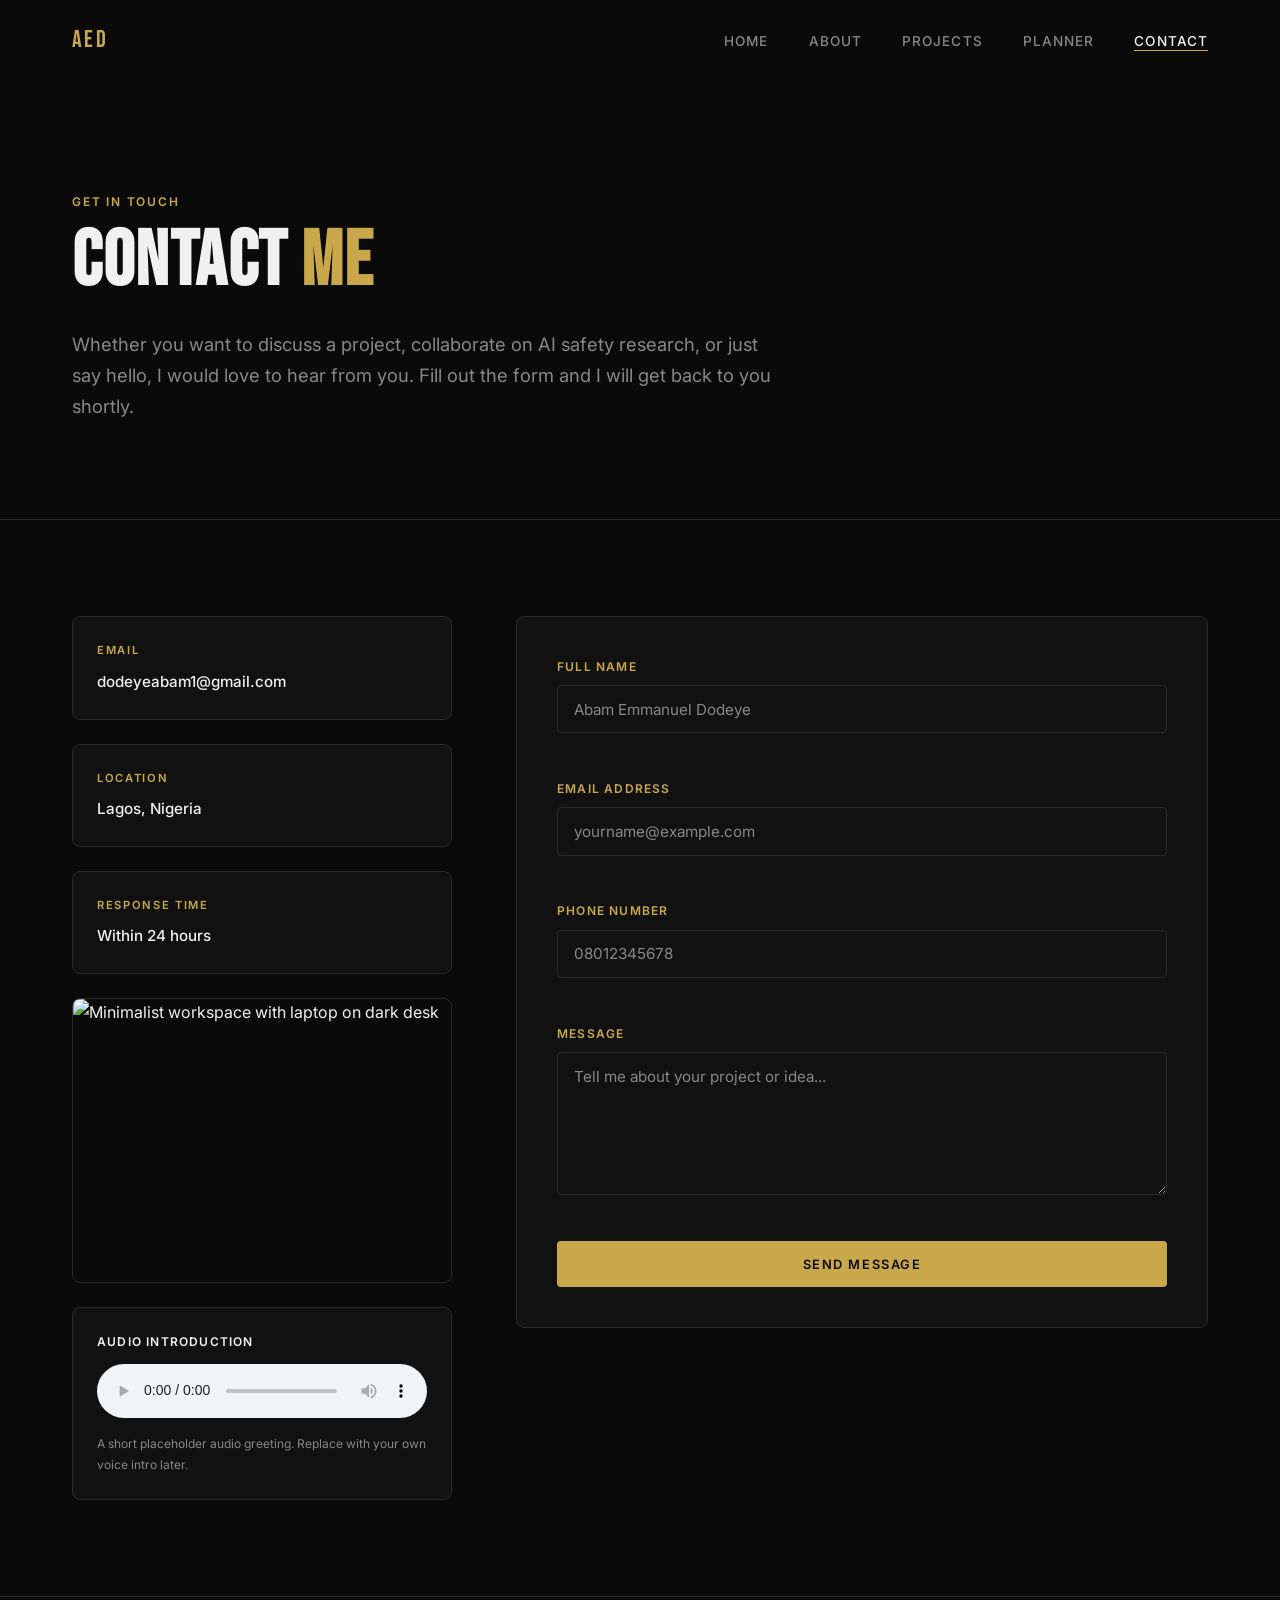
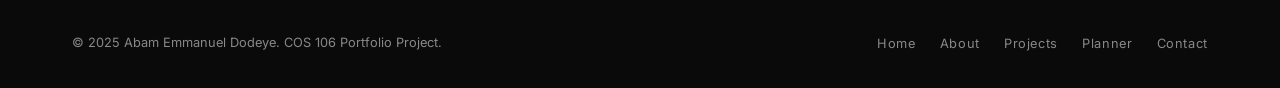
==== contact.html @ 596a5496 "Add files via upload" ====
<!DOCTYPE html>
<html lang="en">

<!--
  PROJECT: COS 106 Student Portfolio
  PAGE: Contact
  PURPOSE:
  Provides a contact form with JavaScript validation and
  contact information. Satisfies the form validation requirement
  and also provides the image and multimedia elements required
  by the HTML rubric.
-->

<head>
  <meta charset="UTF-8" />
  <meta name="viewport" content="width=device-width, initial-scale=1.0" />
  <title>Contact | Abam Emmanuel Dodeye</title>

  <!-- GOOGLE FONTS -->
  <link rel="preconnect" href="https://fonts.googleapis.com" />
  <link rel="preconnect" href="https://fonts.gstatic.com" crossorigin />
  <link href="https://fonts.googleapis.com/css2?family=Bebas+Neue&family=Inter:wght@300;400;500;600;700&display=swap" rel="stylesheet" />

  <!-- EXTERNAL STYLESHEET -->
  <link rel="stylesheet" href="css/style.css" />
</head>

<body>

  <!-- NAVIGATION -->
  <header class="fixed-nav scrolled" id="navbar">
    <nav class="nav-container">
      <a href="index.html" class="nav-logo">AED</a>

      <button class="nav-toggle" id="navToggle" aria-label="Toggle navigation">
        <span></span><span></span><span></span>
      </button>

      <ul class="nav-links" id="navLinks">
        <li><a href="index.html">Home</a></li>
        <li><a href="about.html">About</a></li>
        <li><a href="projects.html">Projects</a></li>
        <li><a href="planner.html">Planner</a></li>
        <li><a href="contact.html" class="active">Contact</a></li>
      </ul>
    </nav>
  </header>

  <main class="page-content">

    <!-- PAGE HEADER -->
    <section class="section reveal">
      <div class="container">
        <p class="section-label">Get In Touch</p>
        <h1 class="page-title">Contact <span class="gold">Me</span></h1>
        <p class="page-intro">
          Whether you want to discuss a project, collaborate on AI safety
          research, or just say hello, I would love to hear from you.
          Fill out the form and I will get back to you shortly.
        </p>
      </div>
    </section>

    <!-- CONTACT LAYOUT: Info on left, Form on right -->
    <section class="section contact-main-section reveal">
      <div class="container contact-layout">

        <!-- LEFT COLUMN: Contact Info -->
        <aside class="contact-info-panel">

          <div class="contact-info-card">
            <p class="contact-info-label">Email</p>
            <a href="mailto:dodeyeabam1@gmail.com" class="contact-info-value">dodeyeabam1@gmail.com</a>
          </div>

          <div class="contact-info-card">
            <p class="contact-info-label">Location</p>
            <p class="contact-info-value">Lagos, Nigeria</p>
          </div>

          <div class="contact-info-card">
            <p class="contact-info-label">Response Time</p>
            <p class="contact-info-value">Within 24 hours</p>
          </div>

          <!-- IMAGE REQUIREMENT: Satisfies the images requirement -->
          <div class="contact-image-wrapper">
            <!--
              IMAGE ELEMENT: This satisfies the image requirement from the brief.
              Replace the src with your own photo later if you want.
              The images folder is ready for local files like images/profile.jpg
            -->
            <img 
              src="https://images.unsplash.com/photo-1498050108023-c5249f4df085?w=600&auto=format&fit=crop&q=80" 
              alt="Minimalist workspace with laptop on dark desk"
            />
          </div>

          <!-- MULTIMEDIA REQUIREMENT: Audio element satisfies the multimedia requirement -->
          <div class="contact-media">
            <p class="media-label">Audio Introduction</p>
            <audio controls class="contact-audio">
              <source src="https://www.w3schools.com/html/horse.mp3" type="audio/mpeg" />
              Your browser does not support the audio element.
            </audio>
            <p class="media-hint">A short placeholder audio greeting. Replace with your own voice intro later.</p>
          </div>

        </aside>

        <!-- RIGHT COLUMN: Contact Form -->
        <div class="contact-form-panel">

          <!--
            CONTACT FORM: Uses semantic labels linked to inputs via for/id.
            novalidate disables the browser's default popup validation so
            our custom JavaScript validation can run instead and show
            styled error messages under each field.
          -->
          <form id="contactForm" class="contact-form" novalidate>

            <div class="form-group">
              <label for="contactName">Full Name</label>
              <input
                type="text"
                id="contactName"
                name="contactName"
                placeholder="Abam Emmanuel Dodeye"
                required
              />
              <p class="error-message" id="nameError"></p>
            </div>

            <div class="form-group">
              <label for="contactEmail">Email Address</label>
              <input
                type="email"
                id="contactEmail"
                name="contactEmail"
                placeholder="yourname@example.com"
                required
              />
              <p class="error-message" id="emailError"></p>
            </div>

            <div class="form-group">
              <label for="contactPhone">Phone Number</label>
              <input
                type="tel"
                id="contactPhone"
                name="contactPhone"
                placeholder="08012345678"
                required
              />
              <p class="error-message" id="phoneError"></p>
            </div>

            <div class="form-group">
              <label for="contactMessage">Message</label>
              <textarea
                id="contactMessage"
                name="contactMessage"
                rows="6"
                placeholder="Tell me about your project or idea..."
                required
              ></textarea>
              <p class="error-message" id="messageError"></p>
            </div>

            <button type="submit" class="btn btn-primary">Send Message</button>

            <!-- SUCCESS MESSAGE: Hidden by default, shown by JS after valid submission -->
            <div class="success-message hidden" id="successMessage">
              <p>Thank you. Your message has been sent successfully. I will respond within 24 hours.</p>
            </div>

          </form>

        </div>

      </div>
    </section>

  </main>

  <!-- FOOTER -->
  <footer class="site-footer">
    <div class="container footer-inner">
      <p class="footer-copy">
        &copy; 2025 Abam Emmanuel Dodeye. COS 106 Portfolio Project.
      </p>
      <ul class="footer-links">
        <li><a href="index.html">Home</a></li>
        <li><a href="about.html">About</a></li>
        <li><a href="projects.html">Projects</a></li>
        <li><a href="planner.html">Planner</a></li>
        <li><a href="contact.html">Contact</a></li>
      </ul>
    </div>
  </footer>

  <script src="js/main.js"></script>
</body>
</html>
---- css/style.css ----
/* ============================================================
   COS 106 PORTFOLIO, Abam Emmanuel Dodeye
   FILE: css/style.css
   PURPOSE: Single external stylesheet for the entire portfolio.
   All pages link to this one file. Changes here affect every page.
   Structure:
   1. CSS Custom Properties (variables)
   2. Reset and Base Styles
   3. Typography
   4. Layout Utilities
   5. Navigation
   6. Hero Section
   7. Bio Snapshot Section
   8. Projects Preview Section
   9. Stats Section
   10. Contact Teaser Section
   11. Footer
   12. Buttons
   13. Scroll Reveal Animation
   14. Responsive Breakpoints
============================================================ */


/* ============================================================
   SECTION 1: CSS CUSTOM PROPERTIES
   These are CSS variables defined on the :root element, which means
   they are available everywhere in the stylesheet. Using variables means
   you only have to change a colour or font in one place to update
   the entire site. This is the single source of truth for design tokens.
============================================================ */

:root {

  /* COLOUR PALETTE: Minimalist black and gold theme */
  --color-bg:         #0a0a0a;   /* Near-black page background */
  --color-surface:    #111111;   /* Slightly lighter surface for cards */
  --color-surface-2:  #1a1a1a;   /* Hover states and borders */
  --color-gold:       #c9a84c;   /* Primary accent, warm gold */
  --color-gold-light: #e2c06a;   /* Lighter gold for hover states */
  --color-text:       #f0f0f0;   /* Primary text, off-white not pure white */
  --color-text-muted: #888888;   /* Secondary text, labels and captions */
  --color-border:     #2a2a2a;   /* Subtle borders between elements */

  /* TYPOGRAPHY: Font families loaded from Google Fonts */
  --font-display: 'Bebas Neue', sans-serif;   /* Used for large headings */
  --font-body:    'Inter', sans-serif;         /* Used for all body text */

  /* SPACING: Consistent spacing units used across the layout */
  --section-padding: 6rem 0;     /* Top and bottom padding for each section */
  --container-max:   1200px;     /* Maximum content width */

  /* TRANSITIONS: Reusable timing for hover effects */
  --transition-fast:   0.2s ease;
  --transition-medium: 0.4s ease;

  /* BORDER RADIUS: Consistent rounding on cards and buttons */
  --radius-sm: 4px;
  --radius-md: 8px;

}


/* ============================================================
   SECTION 2: RESET AND BASE STYLES
   The browser applies its own default styles to elements (margins,
   padding, bullet points, etc.). This reset removes those defaults
   so we start from a clean, predictable baseline across all browsers.
   box-sizing: border-box makes sizing elements much easier because
   padding and border are included in the width, not added on top of it.
============================================================ */

*,
*::before,
*::after {
  /* UNIVERSAL BOX SIZING: padding and border are included in width/height.
     Without this, a box set to width: 300px with 20px padding would
     actually be 340px wide. border-box prevents that surprise. */
  box-sizing: border-box;
  margin:  0;
  padding: 0;
}

html {
  /* SMOOTH SCROLLING: When an anchor link is clicked, the page scrolls
     smoothly instead of jumping instantly. This is controlled here in CSS
     and is separate from any JavaScript scroll handling. */
  scroll-behavior: smooth;
  font-size: 16px;
}

body {
  background-color: var(--color-bg);
  color:            var(--color-text);
  font-family:      var(--font-body);

  /* LINE HEIGHT: 1.7 gives body text comfortable breathing room between lines.
     The default of 1.2 is too tight for longer paragraphs. */
  line-height: 1.7;

  /* OVERFLOW-X HIDDEN: Prevents any element that accidentally overflows
     the viewport width from creating a horizontal scrollbar. */
  overflow-x: hidden;
}

/* ANCHOR TAGS: Remove default underline and inherit the parent colour.
   Specific link styles are applied via more targeted selectors below. */
a {
  text-decoration: none;
  color: inherit;
}

/* LISTS: Remove bullet points and indentation from all lists by default.
   Individual list components re-add styling where needed. */
ul {
  list-style: none;
}

/* IMAGES: Prevent images from ever exceeding their container width.
   display: block removes the small gap browsers add below inline images. */
img {
  max-width: 100%;
  display: block;
}


/* ============================================================
   SECTION 3: TYPOGRAPHY
   Font sizes use clamp() which accepts three values:
   clamp(minimum, preferred, maximum)
   The preferred value is a viewport-relative size (vw) that scales
   fluidly with the screen. The min and max cap it at sensible limits.
   This means no separate font-size rules are needed in breakpoints.
============================================================ */

h1, h2, h3, h4, h5, h6 {
  font-family: var(--font-display);
  line-height: 1.1;
  letter-spacing: 0.02em;
  color: var(--color-text);
}

h1 {
  /* CLAMP EXPLAINED: Never smaller than 3rem, ideally 8vw, never larger than 7rem.
     At a 1200px screen, 8vw = 96px (6rem). Scales down on small screens. */
  font-size: clamp(3rem, 8vw, 7rem);
}

h2 {
  font-size: clamp(2rem, 5vw, 4rem);
}

h3 {
  font-size: clamp(1.25rem, 2.5vw, 1.75rem);
}

p {
  font-size: clamp(0.9rem, 1.5vw, 1.05rem);
  color: var(--color-text-muted);
  max-width: 65ch;  /* MEASURE: Limits line length for readability. 65 characters
                       is considered the optimal line length for body text. */
}

/* GOLD UTILITY CLASS: Applied to any inline element that should appear in gold.
   Used on the last name in the hero and the CTA heading. */
.gold {
  color: var(--color-gold);
}


/* ============================================================
   SECTION 4: LAYOUT UTILITIES
   Reusable layout containers used across all sections.
   The .container class is the main content wrapper. It sets a max width
   and centres itself with auto margins. Every section uses this.
============================================================ */

.container {
  max-width:     var(--container-max);
  margin-left:   auto;
  margin-right:  auto;

  /* PADDING: Side padding keeps content from touching screen edges on mobile.
     clamp scales this from 1rem on tiny screens to 2rem on larger ones. */
  padding-left:  clamp(1rem, 4vw, 2rem);
  padding-right: clamp(1rem, 4vw, 2rem);
}

/* SECTION BASE: Applied to every major content section.
   Provides consistent vertical breathing room between sections. */
.section {
  padding: var(--section-padding);
}

/* SECTION HEADER: The label + title block used at the top of content sections. */
.section-header {
  margin-bottom: 3rem;
}

/* SECTION LABEL: The small uppercase category text above section titles.
   Similar to how Landon Norris site uses small category markers. */
.section-label {
  font-family:    var(--font-body);
  font-size:      0.75rem;
  font-weight:    600;
  letter-spacing: 0.15em;
  text-transform: uppercase;
  color:          var(--color-gold);
  margin-bottom:  0.5rem;

  /* OVERRIDE: Remove the max-width from the global p rule for this element */
  max-width: none;
}

/* SECTION CTA: The centered call-to-action below a section's content. */
.section-cta {
  margin-top: 3rem;
  text-align: center;
}


/* ============================================================
   SECTION 5: NAVIGATION
   The nav is fixed to the top of the viewport so it stays visible
   while scrolling. It starts transparent and gains a solid background
   when JavaScript adds the "scrolled" class after the user scrolls down.
   This pattern is common on premium portfolio and brand sites.
============================================================ */

.fixed-nav {
  /* FIXED POSITIONING: Removes the nav from normal document flow and pins
     it to the top of the viewport. z-index ensures it sits above all content. */
  position: fixed;
  top:      0;
  left:     0;
  width:    100%;
  z-index:  1000;

  /* START TRANSPARENT: No background color on load. transition animates
     the background color change when .scrolled is added by JavaScript. */
  background-color: transparent;
  transition: background-color var(--transition-medium),
              box-shadow        var(--transition-medium);
}

/* SCROLLED STATE: JavaScript adds this class when window.scrollY > 50.
   The nav background fades in smoothly thanks to the transition above. */
.fixed-nav.scrolled {
  background-color: rgba(10, 10, 10, 0.95);

  /* BOX SHADOW: Adds a subtle gold-tinted underline to separate the nav
     from the content below it, only when the nav has a background. */
  box-shadow: 0 1px 0 rgba(201, 168, 76, 0.2);
}

/* NAV CONTAINER: Flexbox row that places logo left and links right.
   align-items: center vertically centres them within the nav height. */
.nav-container {
  /* FLEXBOX ROW: Children sit side by side horizontally.
     justify-content: space-between pushes logo to the far left and links to the right.
     Without Flexbox, these would stack vertically. */
  display:         flex;
  justify-content: space-between;
  align-items:     center;
  max-width:       var(--container-max);
  margin:          0 auto;
  padding:         1.25rem clamp(1rem, 4vw, 2rem);
}

/* NAV LOGO: The initials wordmark in the top left. */
.nav-logo {
  font-family:    var(--font-display);
  font-size:      1.5rem;
  color:          var(--color-gold);
  letter-spacing: 0.1em;
  transition:     color var(--transition-fast);
}

.nav-logo:hover {
  color: var(--color-gold-light);
}

/* NAV LINKS LIST: Horizontal row of navigation links on desktop. */
.nav-links {
  display:     flex;
  align-items: center;
  gap:         2.5rem;
}

/* NAV LINK ITEMS: Individual navigation anchor tags. */
.nav-links a {
  font-family:    var(--font-body);
  font-size:      0.85rem;
  font-weight:    500;
  letter-spacing: 0.08em;
  text-transform: uppercase;
  color:          var(--color-text-muted);
  transition:     color var(--transition-fast);

  /* UNDERLINE ANIMATION: A pseudo-element creates an animated gold underline
     on hover. This is more flexible than using text-decoration. */
  position: relative;
  padding-bottom: 2px;
}

.nav-links a::after {
  /* PSEUDO-ELEMENT UNDERLINE: Created with content: '' so it renders
     but has no text. Positioned absolutely below the link text.
     Starts at width: 0 and transitions to width: 100% on hover. */
  content:    '';
  position:   absolute;
  bottom:     0;
  left:       0;
  width:      0;
  height:     1px;
  background: var(--color-gold);
  transition: width var(--transition-fast);
}

.nav-links a:hover,
.nav-links a.active {
  color: var(--color-text);
}

.nav-links a:hover::after,
.nav-links a.active::after {
  width: 100%;
}

/* HAMBURGER TOGGLE: Only shown on mobile. Hidden on desktop via CSS. */
.nav-toggle {
  /* RESET BUTTON STYLES: Browsers add default button padding and borders. */
  display:    none;
  flex-direction: column;
  gap:        5px;
  background: none;
  border:     none;
  cursor:     pointer;
  padding:    4px;
}

/* HAMBURGER LINES: Three <span> tags styled as horizontal bars. */
.nav-toggle span {
  display:    block;
  width:      24px;
  height:     2px;
  background: var(--color-text);
  transition: transform var(--transition-fast),
              opacity   var(--transition-fast);
}


/* ============================================================
   SECTION 6: HERO SECTION
   Full viewport height opening section. Uses Flexbox to centre
   the content both vertically and horizontally. The dark background
   makes the gold accent colour pop against it.
============================================================ */

.hero {
  /* FULL VIEWPORT HEIGHT: The hero fills the entire screen on load,
     pushing all other content below the fold. min-height prevents
     collapse on very short content. */
  min-height: 100vh;

  /* FLEXBOX CENTERING: Both justify-content and align-items: center
     together centre children both horizontally and vertically. */
  display:        flex;
  flex-direction: column;
  justify-content: center;
  align-items:    center;
  text-align:     center;
  position:       relative;

  /* PADDING TOP: Pushes content below the fixed nav bar (height ~70px)
     so the heading is not hidden behind the navigation. */
  padding-top: 5rem;

  /* BACKGROUND PATTERN: A subtle radial gradient gives the hero depth
     without distracting from the text. The gold gradient is faint. */
  background:
    radial-gradient(ellipse at 50% 0%, rgba(201, 168, 76, 0.08) 0%, transparent 60%),
    var(--color-bg);
}

/* HERO CONTENT: The inner wrapper that constrains content width
   so very long names do not stretch edge to edge on wide screens. */
.hero-content {
  max-width: 900px;
  padding:   0 clamp(1rem, 4vw, 2rem);
}

/* HERO LABEL: Small uppercase text above the main name. */
.hero-label {
  font-size:      0.75rem;
  font-weight:    600;
  letter-spacing: 0.2em;
  text-transform: uppercase;
  color:          var(--color-gold);
  margin-bottom:  1rem;
  max-width:      none;

  /* FADE-IN ANIMATION: Starts invisible and slides up into place.
     animation-fill-mode: both means the element holds its start state
     before the animation begins, preventing a flash of visible content. */
  animation: fadeUp 0.8s ease both;
  animation-delay: 0.1s;
}

/* HERO NAME: The massive display heading. */
.hero-name {
  font-family:   var(--font-display);
  font-size:     clamp(3.5rem, 10vw, 8rem);
  line-height:   1;
  margin-bottom: 1.5rem;
  color:         var(--color-text);

  animation: fadeUp 0.8s ease both;
  animation-delay: 0.25s;
}

/* HERO TAGLINE: The one-line description below the name. */
.hero-tagline {
  font-size:     clamp(0.9rem, 2vw, 1.1rem);
  color:         var(--color-text-muted);
  margin-bottom: 2.5rem;
  max-width:     none;

  animation: fadeUp 0.8s ease both;
  animation-delay: 0.4s;
}

/* HERO ACTIONS: The two buttons in a flex row. */
.hero-actions {
  display:     flex;
  gap:         1rem;
  justify-content: center;
  flex-wrap:   wrap;  /* WRAP: On very small screens, buttons stack instead of overflow. */

  animation: fadeUp 0.8s ease both;
  animation-delay: 0.55s;
}

/* SCROLL INDICATOR: The bouncing arrow at the bottom of the hero. */
.scroll-indicator {
  position:  absolute;
  bottom:    2rem;
  left:      50%;

  /* TRANSLATE: Shifts it left by 50% of its own width to truly centre it.
     Because left: 50% positions the left edge at centre, not the element's centre. */
  transform: translateX(-50%);
  opacity:   1;
  transition: opacity var(--transition-medium);
}

.scroll-indicator.hidden {
  opacity: 0;
}

/* SCROLL ARROW: An angled border creates a CSS-only downward arrow chevron.
   No image or icon font needed. Just borders and a rotation transform. */
.scroll-arrow {
  display: block;
  width:   20px;
  height:  20px;
  border-right: 2px solid var(--color-gold);
  border-bottom: 2px solid var(--color-gold);

  /* ROTATE 45deg: Turns the right and bottom borders into a downward-pointing
     chevron shape. This is a common CSS trick for pure-CSS arrows. */
  transform: rotate(45deg);
  animation: bounce 1.5s ease infinite;
}

/* BOUNCE KEYFRAME: Makes the scroll arrow move up and down repeatedly.
   This draws the visitor's eye downward, hinting there is more content. */
@keyframes bounce {
  0%, 100% { transform: rotate(45deg) translateY(0);    }
  50%       { transform: rotate(45deg) translateY(6px);  }
}

/* FADE-UP KEYFRAME: Used by hero elements and reveal animations.
   Elements start invisible (opacity 0) and 20px below their final position,
   then fade in and move up to their natural position. */
@keyframes fadeUp {
  from {
    opacity:   0;
    transform: translateY(20px);
  }
  to {
    opacity:   1;
    transform: translateY(0);
  }
}


/* ============================================================
   SECTION 7: BIO SNAPSHOT SECTION
   Two-column layout with photo placeholder on the left and
   biography text on the right. Switches to single column on mobile.
============================================================ */

.bio-snapshot {
  border-top: 1px solid var(--color-border);
}

/* BIO GRID: Two columns on desktop using CSS Grid.
   The first column (photo) is fixed at 340px. The second column
   takes the remaining space. This creates an asymmetric layout
   that is common in portfolio biography sections. */
.bio-grid {
  display:               grid;
  grid-template-columns: 340px 1fr;
  gap:                   4rem;
  align-items:           center;
}

/* PHOTO PLACEHOLDER BOX: Maintains a square-ish card shape
   for where the profile photo will eventually go. */
.placeholder-box {
  aspect-ratio: 3 / 4;
  background:   var(--color-surface);
  border:       1px solid var(--color-border);
  border-radius: var(--radius-md);
  display:      flex;
  flex-direction: column;
  align-items:  center;
  justify-content: center;
  gap:          0.75rem;
}

/* PLACEHOLDER INITIALS: Large initials shown in place of the photo. */
.placeholder-initials {
  font-family: var(--font-display);
  font-size:   3rem;
  color:       var(--color-gold);
  letter-spacing: 0.1em;
}

/* PLACEHOLDER NOTE: Instructions for the developer to replace later. */
.placeholder-note {
  font-size:  0.75rem;
  color:      var(--color-text-muted);
  max-width:  none;
  text-align: center;
}

/* BIO INTRO: The first paragraph styled slightly larger for visual hierarchy. */
.bio-intro {
  font-size:     clamp(1rem, 2vw, 1.15rem);
  color:         var(--color-text);
  margin-bottom: 1rem;
  max-width:     none;
}

.bio-text p {
  margin-bottom: 1rem;
}

/* SKILLS LIST: A styled list of technical skills inside the bio section.
   Uses a gold dot as a bullet point created with a pseudo-element. */
.skills-list {
  display:               grid;
  grid-template-columns: 1fr 1fr;
  gap:                   0.5rem 1rem;
  margin:                1.5rem 0;
}

.skills-list li {
  font-size:   0.9rem;
  color:       var(--color-text-muted);
  padding-left: 1rem;
  position:    relative;
}

.skills-list li::before {
  /* GOLD DOT: A pseudo-element creates the bullet without using
     list-style. This allows full control over its colour and position. */
  content:    '';
  position:   absolute;
  left:       0;
  top:        0.55em;
  width:      5px;
  height:     5px;
  background: var(--color-gold);
  border-radius: 50%;
}


/* ============================================================
   SECTION 8: PROJECTS PREVIEW SECTION
   Three equal-width cards in a CSS Grid. Each card has a hover
   state that lifts it slightly and adds a gold border on the top edge.
============================================================ */

.projects-preview {
  background: var(--color-surface);
  border-top:    1px solid var(--color-border);
  border-bottom: 1px solid var(--color-border);
}

/* PROJECTS GRID: Three equal columns using the repeat() shorthand.
   1fr means each column gets one equal fraction of the available space. */
.projects-grid {
  display:               grid;
  grid-template-columns: repeat(3, 1fr);
  gap:                   1.5rem;
}

/* PROJECT CARD: Individual project preview card. */
.project-card {
  background:    var(--color-bg);
  border:        1px solid var(--color-border);
  border-radius: var(--radius-md);
  padding:       2rem;

  /* FLEX COLUMN: Stacks card content vertically so the link button
     can be pushed to the bottom with margin-top: auto. */
  display:        flex;
  flex-direction: column;

  /* TRANSITION: Smoothly animates the transform and border-color on hover. */
  transition: transform       var(--transition-medium),
              border-color    var(--transition-medium),
              box-shadow      var(--transition-medium);
  position: relative;
  overflow: hidden;
}

.project-card::before {
  /* TOP BORDER ACCENT: A pseudo-element creates the gold top border that
     slides in from the left on hover. Starts at width 0. */
  content:    '';
  position:   absolute;
  top:        0;
  left:       0;
  width:      0;
  height:     2px;
  background: var(--color-gold);
  transition: width var(--transition-medium);
}

.project-card:hover {
  /* LIFT EFFECT: Moves the card 6px up and adds a subtle shadow.
     translateY with a negative value moves an element upward. */
  transform:    translateY(-6px);
  border-color: var(--color-surface-2);
  box-shadow:   0 20px 40px rgba(0, 0, 0, 0.3);
}

.project-card:hover::before {
  width: 100%;
}

/* PROJECT NUMBER: The large decorative "01", "02", "03" badges. */
.project-number {
  font-family:   var(--font-display);
  font-size:     2.5rem;
  color:         var(--color-surface-2);
  line-height:   1;
  margin-bottom: 0.75rem;
  letter-spacing: 0.05em;
}

/* PROJECT TAG: Small category label below the project name. */
.project-tag {
  font-size:      0.7rem;
  font-weight:    600;
  letter-spacing: 0.12em;
  text-transform: uppercase;
  color:          var(--color-gold);
  margin-bottom:  0.75rem;
  max-width:      none;
}

/* PROJECT NAME: The project title inside the card. */
.project-name {
  font-family:   var(--font-display);
  font-size:     clamp(1.25rem, 2vw, 1.6rem);
  color:         var(--color-text);
  margin-bottom: 0.75rem;
}

/* PROJECT DESC: The short description text inside the card. */
.project-desc {
  font-size:     0.9rem;
  line-height:   1.6;
  color:         var(--color-text-muted);
  flex-grow:     1;  /* FLEX GROW: Makes this expand to fill remaining card height,
                        pushing the link button to the bottom of the card. */
  margin-bottom: 1.5rem;
  max-width:     none;
}

/* CARD LINK: The "View Project" link at the bottom of each card. */
.card-link {
  font-size:      0.8rem;
  font-weight:    600;
  letter-spacing: 0.1em;
  text-transform: uppercase;
  color:          var(--color-gold);
  transition:     color var(--transition-fast);
  align-self:     flex-start;
}

.card-link:hover {
  color: var(--color-gold-light);
}


/* ============================================================
   SECTION 9: STATS SECTION
   Three stat items in a horizontal row. Numbers count up from zero
   using the countUp() function in main.js when they enter the viewport.
============================================================ */

.stats-section {
  border-top: 1px solid var(--color-border);
}

/* STATS GRID: Three equal columns on desktop. */
.stats-grid {
  display:               grid;
  grid-template-columns: repeat(3, 1fr);
  gap:                   2rem;
  text-align:            center;
}

/* STAT ITEM: Individual statistic with a vertical divider between items. */
.stat-item {
  padding: 2rem;
  border-right: 1px solid var(--color-border);
}

.stat-item:last-child {
  border-right: none;  /* Remove divider from the last item to avoid a hanging line. */
}

/* STAT NUMBER: The large counting number. */
.stat-number {
  display:     block;
  font-family: var(--font-display);
  font-size:   clamp(3rem, 6vw, 5rem);
  color:       var(--color-gold);
  line-height: 1;
}

/* STAT LABEL: Descriptive text below the number. */
.stat-label {
  font-size:      0.8rem;
  letter-spacing: 0.1em;
  text-transform: uppercase;
  color:          var(--color-text-muted);
  margin-top:     0.5rem;
  max-width:      none;
}


/* ============================================================
   SECTION 10: CONTACT TEASER SECTION
   Full-width bold CTA section at the bottom of the homepage.
   Dark background with a gold gradient radial glow for visual impact.
============================================================ */

.contact-teaser {
  text-align: center;
  background:
    radial-gradient(ellipse at 50% 100%, rgba(201, 168, 76, 0.06) 0%, transparent 60%),
    var(--color-surface);
  border-top:    1px solid var(--color-border);
  border-bottom: 1px solid var(--color-border);
}

/* TEASER HEADING: The large CTA heading. max-width: none overrides the global p rule. */
.teaser-heading {
  font-family:   var(--font-display);
  font-size:     clamp(2rem, 5vw, 4.5rem);
  color:         var(--color-text);
  margin:        1rem auto 2.5rem;
  max-width:     800px;
  line-height:   1.15;
}


/* ============================================================
   SECTION 11: FOOTER
   Minimal dark footer with copyright text and nav links in a flex row.
============================================================ */

.site-footer {
  background:  var(--color-bg);
  border-top:  1px solid var(--color-border);
  padding:     2rem 0;
}

/* FOOTER INNER: Flexbox row with copyright left and links right.
   flex-wrap: wrap allows them to stack on mobile if space is tight. */
.footer-inner {
  display:         flex;
  justify-content: space-between;
  align-items:     center;
  flex-wrap:       wrap;
  gap:             1rem;
}

/* FOOTER COPYRIGHT TEXT */
.footer-copy {
  font-size:  0.8rem;
  color:      var(--color-text-muted);
  max-width:  none;
}

/* FOOTER LINKS: Horizontal list of navigation links. */
.footer-links {
  display:    flex;
  gap:        1.5rem;
  flex-wrap:  wrap;
}

.footer-links a {
  font-size:      0.8rem;
  letter-spacing: 0.05em;
  color:          var(--color-text-muted);
  transition:     color var(--transition-fast);
}

.footer-links a:hover {
  color: var(--color-gold);
}


/* ============================================================
   SECTION 12: BUTTONS
   Two button styles used across all pages.
   - .btn-primary: Solid gold background, used for main actions.
   - .btn-secondary: Outlined with gold border, used for secondary actions.
   Both share the .btn base class for shared padding and typography.
============================================================ */

.btn {
  display:        inline-block;
  padding:        0.85rem 2rem;
  font-family:    var(--font-body);
  font-size:      0.8rem;
  font-weight:    600;
  letter-spacing: 0.12em;
  text-transform: uppercase;
  border-radius:  var(--radius-sm);
  border:         2px solid transparent;
  cursor:         pointer;
  transition:     background-color var(--transition-fast),
                  color            var(--transition-fast),
                  border-color     var(--transition-fast),
                  transform        var(--transition-fast);
}

.btn:hover {
  /* SUBTLE LIFT: Moves the button up 2px on hover for a tactile feel.
     This is less dramatic than the card lift and feels appropriate for buttons. */
  transform: translateY(-2px);
}

/* PRIMARY BUTTON: Solid gold with dark text for maximum contrast. */
.btn-primary {
  background-color: var(--color-gold);
  border-color:     var(--color-gold);
  color:            #0a0a0a;
}

.btn-primary:hover {
  background-color: var(--color-gold-light);
  border-color:     var(--color-gold-light);
}

/* SECONDARY BUTTON: Transparent background with gold border.
   Text is gold by default and turns dark when hovered to match the fill. */
.btn-secondary {
  background-color: transparent;
  border-color:     var(--color-gold);
  color:            var(--color-gold);
}

.btn-secondary:hover {
  background-color: var(--color-gold);
  color:            #0a0a0a;
}


/* ============================================================
   SECTION 13: SCROLL REVEAL ANIMATION
   Elements with the class "reveal" start invisible and slightly
   below their natural position. When the Intersection Observer in
   main.js detects them entering the viewport, it adds the class
   "revealed" which triggers the transition defined here.
   This creates a satisfying staggered fade-up effect as you scroll.
============================================================ */

/* REVEAL INITIAL STATE: Hidden and shifted down by 30px before animation. */
.reveal {
  opacity:    0;
  transform:  translateY(30px);

  /* TRANSITION: Smoothly animates both opacity and position over 0.7 seconds.
     ease-out starts fast and slows at the end, which feels natural for
     content appearing from below. */
  transition: opacity   0.7s ease-out,
              transform 0.7s ease-out;
}

/* REVEALED STATE: JavaScript adds this class. The element transitions
   to its natural visible position at full opacity. */
.reveal.revealed {
  opacity:   1;
  transform: translateY(0);
}


/* ============================================================
   SECTION 14: RESPONSIVE BREAKPOINTS
   Media queries adjust the layout for tablet and mobile screens.
   Breakpoints:
   - max-width: 1024px = tablet and below
   - max-width: 768px  = mobile and below
   Each section's specific layout changes are grouped here
   so all responsive rules are in one predictable location.
============================================================ */

/* TABLET BREAKPOINT: 1024px and below */
@media (max-width: 1024px) {

  /* PROJECTS GRID: Reduce from 3 columns to 2 on tablet. */
  .projects-grid {
    grid-template-columns: repeat(2, 1fr);
  }

}

/* MOBILE BREAKPOINT: 768px and below */
@media (max-width: 768px) {

  /* NAV TOGGLE: Show the hamburger button on mobile. */
  .nav-toggle {
    display: flex;
  }

  /* NAV LINKS: Hidden by default on mobile. When the hamburger is clicked,
     JavaScript adds the "nav-open" class which sets display: flex here.
     The links are positioned absolutely to drop down below the nav bar. */
  .nav-links {
    display:          none;
    flex-direction:   column;
    align-items:      flex-start;
    gap:              0;
    position:         absolute;
    top:              100%;
    left:             0;
    width:            100%;
    background-color: rgba(10, 10, 10, 0.98);
    padding:          1rem clamp(1rem, 4vw, 2rem) 2rem;
    border-top:       1px solid var(--color-border);
  }

  /* OPEN STATE: JavaScript adds nav-open class to the nav-links ul. */
  .nav-links.nav-open {
    display: flex;
  }

  .nav-links li {
    width: 100%;
  }

  .nav-links a {
    display:  block;
    padding:  0.85rem 0;
    font-size: 1rem;
    border-bottom: 1px solid var(--color-border);
  }

  .nav-links a::after {
    /* DISABLE underline animation on mobile as it looks odd in the stacked list. */
    display: none;
  }

  /* BIO GRID: Single column on mobile, photo above text. */
  .bio-grid {
    grid-template-columns: 1fr;
    gap:                   2rem;
  }

  /* PHOTO PLACEHOLDER: Limit width on mobile so it does not fill the full screen. */
  .bio-photo-placeholder {
    max-width: 280px;
    margin:    0 auto;
  }

  /* PROJECTS GRID: Single column on mobile. */
  .projects-grid {
    grid-template-columns: 1fr;
  }

  /* STATS GRID: Single column on mobile, remove the right border dividers. */
  .stats-grid {
    grid-template-columns: 1fr;
  }

  .stat-item {
    border-right:  none;
    border-bottom: 1px solid var(--color-border);
    padding:       1.5rem 0;
  }

  .stat-item:last-child {
    border-bottom: none;
  }

  /* FOOTER INNER: Stack copyright and links vertically on mobile. */
  .footer-inner {
    flex-direction: column;
    text-align:     center;
  }

  .footer-links {
    justify-content: center;
  }

}
/* ============================================================
   ABOUT PAGE STYLES
   These styles are specific to about.html.
   No inline styles are used. Everything is centralized here.
============================================================ */

/* PAGE CONTENT WRAPPER
   Adds top spacing so content does not hide behind fixed nav */
.page-content {
  padding-top: 6rem;
}

/* PAGE TITLE */
.page-title {
  font-family: var(--font-display);
  font-size: clamp(3rem, 6vw, 5rem);
  line-height: 1.1;
}

/* ABOUT GRID LAYOUT
   Two-column layout: education sidebar + biography text */
.about-grid {
  display: grid;
  grid-template-columns: 320px 1fr;
  gap: 4rem;
  align-items: start;
}

/* EDUCATION PANEL */
.education-panel {
  background: var(--color-surface);
  border: 1px solid var(--color-border);
  padding: 2rem;
  border-radius: var(--radius-md);
}

.education-title {
  margin-bottom: 2rem;
}

.education-item {
  margin-bottom: 2rem;
}

.education-label {
  font-size: 0.75rem;
  text-transform: uppercase;
  letter-spacing: 0.1em;
  color: var(--color-gold);
}

.education-school {
  font-weight: 600;
  color: var(--color-text);
}

.education-detail {
  font-size: 0.85rem;
  color: var(--color-text-muted);
}

/* ABOUT TEXT */
.about-heading {
  font-size: clamp(1.8rem, 3vw, 2.2rem);
  margin-bottom: 1rem;
  margin-top: 2rem;
}

/* ABOUT CARDS GRID */
.about-cards {
  background: var(--color-surface);
  border-top: 1px solid var(--color-border);
}

.about-cards-grid {
  display: grid;
  grid-template-columns: repeat(3, 1fr);
  gap: 2rem;
}

/* SINGLE COLUMN SKILL LIST */
.single-column {
  grid-template-columns: 1fr;
}

/* RESPONSIVE ADJUSTMENTS */
@media (max-width: 1024px) {
  .about-grid {
    grid-template-columns: 1fr;
  }

  .about-cards-grid {
    grid-template-columns: repeat(2, 1fr);
  }
}

@media (max-width: 768px) {
  .about-cards-grid {
    grid-template-columns: 1fr;
  }
}
/* ============================================================
   REVEAL FALLBACK
   Safety net so content is never permanently hidden if the 
   Intersection Observer fails to fire for any reason.
   After 1 second, any .reveal element that is not yet revealed
   will fade in naturally. This guarantees content is always
   visible even if JavaScript is slow or blocked.
============================================================ */

.reveal {
  animation: revealFallback 0.8s ease 1s forwards;
}

@keyframes revealFallback {
  to {
    opacity: 1;
    transform: translateY(0);
  }
}
/* ============================================================
   PROJECTS PAGE STYLES
   Full-width alternating showcase blocks and a comparison table.
============================================================ */

/* PAGE INTRO PARAGRAPH */
.page-intro {
  font-size: clamp(1rem, 2vw, 1.15rem);
  color: var(--color-text-muted);
  max-width: 700px;
  margin-top: 1.5rem;
}

/* PROJECT SHOWCASE SECTION 
   Alternating background colors help separate each project visually. */
.project-showcase {
  border-top: 1px solid var(--color-border);
}

.project-alt {
  background: var(--color-surface);
}

/* PROJECT BLOCK 
   Two-column grid: visual on one side, content on the other. */
.project-block {
  display: grid;
  grid-template-columns: 1fr 1fr;
  gap: 4rem;
  align-items: center;
}

/* REVERSED VARIANT
   Swaps the visual to the right using CSS Grid direction. */
.project-block.reversed .project-visual {
  order: 2;
}

/* PROJECT VISUAL SIDE
   The decorative "image placeholder" area with the project number. */
.project-visual {
  aspect-ratio: 4 / 3;
  background: var(--color-bg);
  border: 1px solid var(--color-border);
  border-radius: var(--radius-md);
  display: flex;
  align-items: center;
  justify-content: center;
  position: relative;
  overflow: hidden;
}

/* GRADIENT GLOW inside the visual box */
.project-visual::before {
  content: '';
  position: absolute;
  inset: 0;
  background: radial-gradient(ellipse at center, rgba(201, 168, 76, 0.1) 0%, transparent 70%);
}

.project-visual-inner {
  position: relative;
  text-align: center;
  z-index: 1;
}

.project-visual-number {
  display: block;
  font-family: var(--font-display);
  font-size: clamp(5rem, 12vw, 9rem);
  color: var(--color-gold);
  line-height: 1;
  letter-spacing: 0.05em;
}

.project-visual-label {
  font-family: var(--font-display);
  font-size: 1.25rem;
  color: var(--color-text-muted);
  letter-spacing: 0.2em;
  text-transform: uppercase;
  margin-top: 0.5rem;
  max-width: none;
}

/* PROJECT CONTENT SIDE */
.project-heading {
  font-family: var(--font-display);
  font-size: clamp(2rem, 4vw, 3rem);
  margin-bottom: 0.5rem;
}

.project-subheading {
  font-size: 1rem;
  color: var(--color-gold);
  font-weight: 500;
  margin-bottom: 1.5rem;
  max-width: none;
}

.project-body {
  margin-bottom: 2rem;
}

.project-features-title {
  font-family: var(--font-body);
  font-size: 0.75rem;
  text-transform: uppercase;
  letter-spacing: 0.15em;
  color: var(--color-text);
  margin-bottom: 1rem;
}

/* PROJECT FEATURES LIST 
   Same gold dot bullet style as the skills list for consistency. */
.project-features {
  margin-bottom: 2rem;
}

.project-features li {
  padding-left: 1.25rem;
  position: relative;
  margin-bottom: 0.75rem;
  color: var(--color-text-muted);
  font-size: 0.95rem;
  line-height: 1.6;
}

.project-features li::before {
  content: '';
  position: absolute;
  left: 0;
  top: 0.7em;
  width: 6px;
  height: 6px;
  background: var(--color-gold);
  border-radius: 50%;
}

.project-link {
  display: inline-block;
}

/* PROJECT COMPARISON TABLE SECTION */
.project-table-section {
  background: var(--color-surface);
  border-top: 1px solid var(--color-border);
  border-bottom: 1px solid var(--color-border);
}

/* TABLE WRAPPER 
   Enables horizontal scrolling on very small screens instead of breaking layout. */
.table-wrapper {
  overflow-x: auto;
}

.project-table {
  width: 100%;
  border-collapse: collapse;
  min-width: 600px;
}

.project-table thead {
  background: var(--color-bg);
}

.project-table th {
  text-align: left;
  padding: 1.25rem 1rem;
  font-family: var(--font-body);
  font-size: 0.75rem;
  text-transform: uppercase;
  letter-spacing: 0.15em;
  color: var(--color-gold);
  border-bottom: 1px solid var(--color-border);
}

.project-table td {
  padding: 1.25rem 1rem;
  border-bottom: 1px solid var(--color-border);
  color: var(--color-text);
  font-size: 0.95rem;
}

.project-table tbody tr {
  transition: background-color var(--transition-fast);
}

.project-table tbody tr:hover {
  background: var(--color-bg);
}

/* STATUS TAG */
.status-tag {
  display: inline-block;
  padding: 0.3rem 0.8rem;
  font-size: 0.7rem;
  font-weight: 600;
  text-transform: uppercase;
  letter-spacing: 0.1em;
  color: var(--color-gold);
  border: 1px solid var(--color-gold);
  border-radius: var(--radius-sm);
}

/* RESPONSIVE FOR PROJECTS PAGE */
@media (max-width: 1024px) {
  .project-block {
    grid-template-columns: 1fr;
    gap: 2rem;
  }

  .project-block.reversed .project-visual {
    order: 0;
  }
}
/* ============================================================
   PLANNER PAGE STYLES
   Styles for the task manager: stats, form, and task list.
============================================================ */

/* PLANNER STATS SECTION */
.planner-stats-section {
  border-top: 1px solid var(--color-border);
}

.planner-stats {
  display: grid;
  grid-template-columns: repeat(3, 1fr);
  gap: 1.5rem;
}

.planner-stat {
  background: var(--color-surface);
  border: 1px solid var(--color-border);
  border-radius: var(--radius-md);
  padding: 2rem;
  text-align: center;
}

/* TASK FORM SECTION */
.planner-form-section {
  background: var(--color-surface);
  border-top: 1px solid var(--color-border);
  border-bottom: 1px solid var(--color-border);
}

.task-form {
  background: var(--color-bg);
  border: 1px solid var(--color-border);
  border-radius: var(--radius-md);
  padding: 2rem;
}

/* FORM ROW: Three inputs side by side on desktop */
.form-row {
  display: grid;
  grid-template-columns: 2fr 1.5fr 1fr;
  gap: 1.5rem;
  margin-bottom: 1.5rem;
}

.form-group {
  display: flex;
  flex-direction: column;
}

.form-group label {
  font-size: 0.75rem;
  text-transform: uppercase;
  letter-spacing: 0.1em;
  color: var(--color-gold);
  margin-bottom: 0.5rem;
  font-weight: 600;
}

.form-group input,
.form-group textarea {
  background: var(--color-surface);
  border: 1px solid var(--color-border);
  color: var(--color-text);
  padding: 0.85rem 1rem;
  font-family: var(--font-body);
  font-size: 0.95rem;
  border-radius: var(--radius-sm);
  transition: border-color var(--transition-fast);
}

.form-group input:focus,
.form-group textarea:focus {
  outline: none;
  border-color: var(--color-gold);
}

.form-group input::placeholder,
.form-group textarea::placeholder {
  color: var(--color-text-muted);
}

/* Style the date picker icon so it is visible on dark background */
.form-group input[type="date"] {
  color-scheme: dark;
}

/* TASK LIST SECTION */
.task-empty-state {
  text-align: center;
  padding: 3rem 2rem;
  border: 2px dashed var(--color-border);
  border-radius: var(--radius-md);
}

.task-empty-state p {
  max-width: none;
  color: var(--color-text-muted);
}

/* HIDDEN state added by JavaScript when tasks exist */
.task-empty-state.hidden {
  display: none;
}

/* TASK LIST CONTAINER */
.task-list {
  display: flex;
  flex-direction: column;
  gap: 1rem;
}

/* TASK CARD 
   Each dynamically created task looks like this. */
.task-card {
  background: var(--color-surface);
  border: 1px solid var(--color-border);
  border-radius: var(--radius-md);
  padding: 1.5rem;
  display: grid;
  grid-template-columns: auto 1fr auto;
  gap: 1.5rem;
  align-items: center;
  transition: border-color var(--transition-fast), 
              opacity var(--transition-fast);
}

.task-card:hover {
  border-color: var(--color-gold);
}

/* COMPLETED TASK STATE */
.task-card.completed {
  opacity: 0.5;
}

.task-card.completed .task-title {
  text-decoration: line-through;
}

/* TASK CHECKBOX (a styled button, not a real checkbox) */
.task-check {
  width: 28px;
  height: 28px;
  border-radius: 50%;
  border: 2px solid var(--color-border);
  background: transparent;
  cursor: pointer;
  transition: all var(--transition-fast);
  display: flex;
  align-items: center;
  justify-content: center;
  padding: 0;
}

.task-check:hover {
  border-color: var(--color-gold);
}

.task-card.completed .task-check {
  background: var(--color-gold);
  border-color: var(--color-gold);
}

.task-check::before {
  content: '';
  width: 10px;
  height: 6px;
  border-left: 2px solid #0a0a0a;
  border-bottom: 2px solid #0a0a0a;
  transform: rotate(-45deg) translate(1px, -1px);
  opacity: 0;
  transition: opacity var(--transition-fast);
}

.task-card.completed .task-check::before {
  opacity: 1;
}

/* TASK INFO */
.task-info {
  display: flex;
  flex-direction: column;
  gap: 0.25rem;
}

.task-title {
  font-family: var(--font-body);
  font-size: 1.05rem;
  font-weight: 600;
  color: var(--color-text);
  margin: 0;
}

.task-meta {
  display: flex;
  gap: 1rem;
  font-size: 0.8rem;
  color: var(--color-text-muted);
  max-width: none;
  margin: 0;
}

.task-meta-subject {
  color: var(--color-gold);
  font-weight: 500;
}

/* DELETE BUTTON */
.task-delete {
  background: transparent;
  border: 1px solid var(--color-border);
  color: var(--color-text-muted);
  padding: 0.5rem 1rem;
  font-size: 0.75rem;
  text-transform: uppercase;
  letter-spacing: 0.1em;
  font-weight: 600;
  border-radius: var(--radius-sm);
  cursor: pointer;
  transition: all var(--transition-fast);
}

.task-delete:hover {
  border-color: #d24545;
  color: #d24545;
}

/* RESPONSIVE FOR PLANNER PAGE */
@media (max-width: 1024px) {
  .form-row {
    grid-template-columns: 1fr 1fr;
  }
}

@media (max-width: 768px) {
  .planner-stats {
    grid-template-columns: 1fr;
  }

  .form-row {
    grid-template-columns: 1fr;
  }

  .task-card {
    grid-template-columns: auto 1fr;
  }

  .task-delete {
    grid-column: 1 / -1;
    justify-self: end;
  }
}
/* ============================================================
   CONTACT PAGE STYLES
   Two-column layout with info panel and form panel.
============================================================ */

.contact-main-section {
  border-top: 1px solid var(--color-border);
}

.contact-layout {
  display: grid;
  grid-template-columns: 380px 1fr;
  gap: 4rem;
  align-items: start;
}

/* CONTACT INFO PANEL */
.contact-info-panel {
  display: flex;
  flex-direction: column;
  gap: 1.5rem;
}

.contact-info-card {
  background: var(--color-surface);
  border: 1px solid var(--color-border);
  border-radius: var(--radius-md);
  padding: 1.5rem;
}

.contact-info-label {
  font-size: 0.7rem;
  text-transform: uppercase;
  letter-spacing: 0.15em;
  color: var(--color-gold);
  font-weight: 600;
  margin-bottom: 0.5rem;
  max-width: none;
}

.contact-info-value {
  font-size: 0.95rem;
  color: var(--color-text);
  font-weight: 500;
  word-break: break-all;
  transition: color var(--transition-fast);
}

a.contact-info-value:hover {
  color: var(--color-gold);
}

/* CONTACT IMAGE */
.contact-image-wrapper {
  border-radius: var(--radius-md);
  overflow: hidden;
  border: 1px solid var(--color-border);
  aspect-ratio: 4 / 3;
}

.contact-image-wrapper img {
  width: 100%;
  height: 100%;
  object-fit: cover;
  transition: transform var(--transition-medium);
}

.contact-image-wrapper:hover img {
  transform: scale(1.05);
}

/* MULTIMEDIA: AUDIO PLAYER */
.contact-media {
  background: var(--color-surface);
  border: 1px solid var(--color-border);
  border-radius: var(--radius-md);
  padding: 1.5rem;
}

.media-label {
  font-size: 0.75rem;
  text-transform: uppercase;
  letter-spacing: 0.1em;
  font-weight: 600;
  color: var(--color-text);
  margin-bottom: 0.75rem;
  max-width: none;
}

.contact-audio {
  width: 100%;
  margin-bottom: 0.5rem;
}

.media-hint {
  font-size: 0.75rem;
  color: var(--color-text-muted);
  max-width: none;
}

/* CONTACT FORM PANEL */
.contact-form-panel {
  background: var(--color-surface);
  border: 1px solid var(--color-border);
  border-radius: var(--radius-md);
  padding: 2.5rem;
}

.contact-form {
  display: flex;
  flex-direction: column;
  gap: 1.5rem;
}

/* ERROR MESSAGES */
.error-message {
  font-size: 0.8rem;
  color: #d24545;
  margin-top: 0.4rem;
  min-height: 1.2em;
  max-width: none;
}

/* INPUT ERROR STATE */
.input-error {
  border-color: #d24545 !important;
}

/* SUCCESS MESSAGE */
.success-message {
  background: rgba(201, 168, 76, 0.1);
  border: 1px solid var(--color-gold);
  border-radius: var(--radius-sm);
  padding: 1rem 1.25rem;
  margin-top: 0.5rem;
}

.success-message p {
  color: var(--color-gold);
  font-size: 0.9rem;
  max-width: none;
  margin: 0;
}

.success-message.hidden {
  display: none;
}

/* RESPONSIVE FOR CONTACT PAGE */
@media (max-width: 1024px) {
  .contact-layout {
    grid-template-columns: 1fr;
    gap: 2rem;
  }
}
/* ============================================================
   PROFILE PHOTO STYLING
   Ensures the profile photo matches the placeholder aspect ratio
   and has a subtle gold border for a premium look.
============================================================ */

.profile-photo {
  width: 100%;
  aspect-ratio: 3 / 4;
  object-fit: cover;         /* Prevents photo distortion by cropping smartly */
  border-radius: var(--radius-md);
  border: 1px solid var(--color-gold);
}
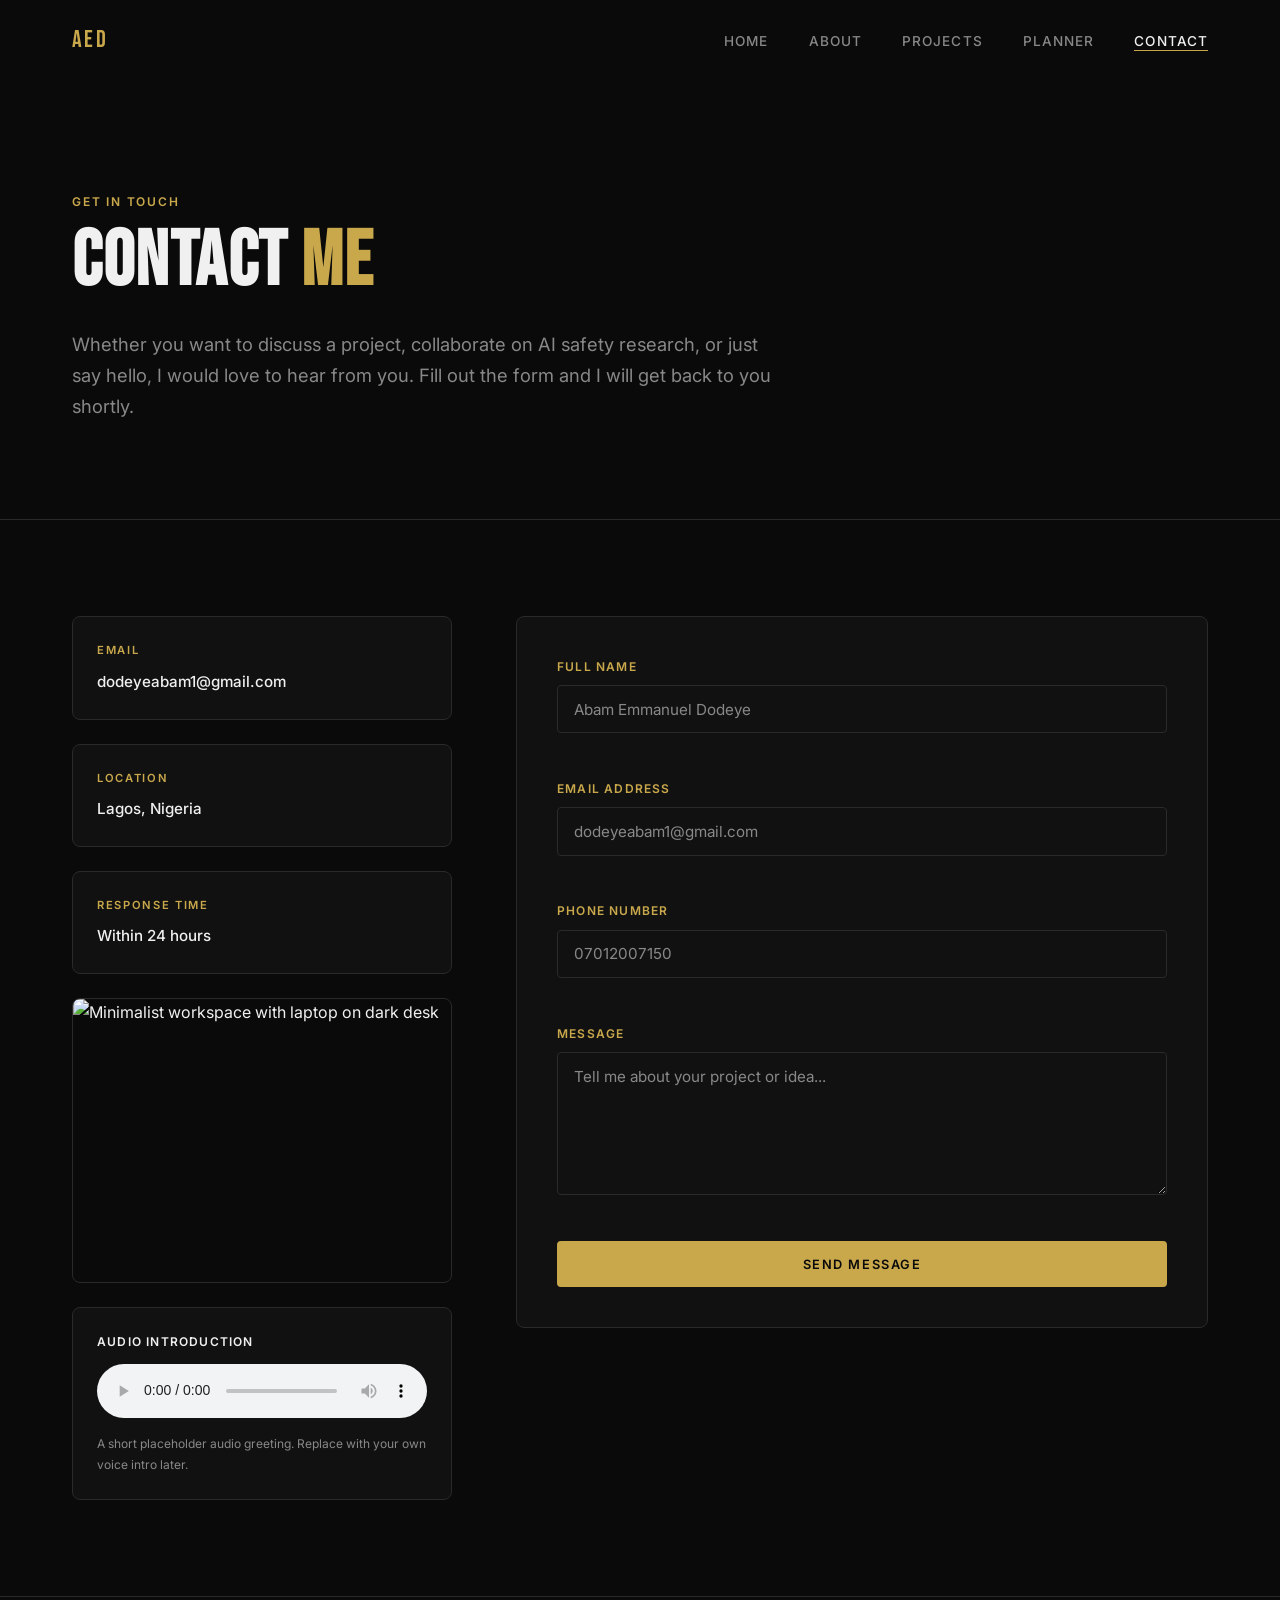
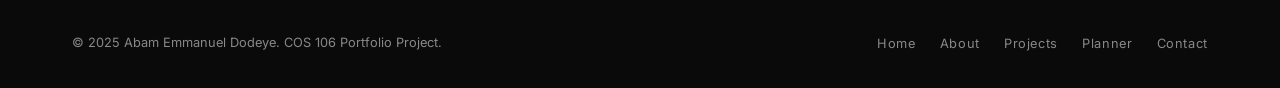
==== commit 8f82b242: "Add files via upload" ====
--- a/contact.html
+++ b/contact.html
@@ -137,7 +137,7 @@
                 type="email"
                 id="contactEmail"
                 name="contactEmail"
-                placeholder="yourname@example.com"
+                placeholder="dodeyeabam1@gmail.com"
                 required
               />
               <p class="error-message" id="emailError"></p>
@@ -149,7 +149,7 @@
                 type="tel"
                 id="contactPhone"
                 name="contactPhone"
-                placeholder="08012345678"
+                placeholder="07012007150"
                 required
               />
               <p class="error-message" id="phoneError"></p>
